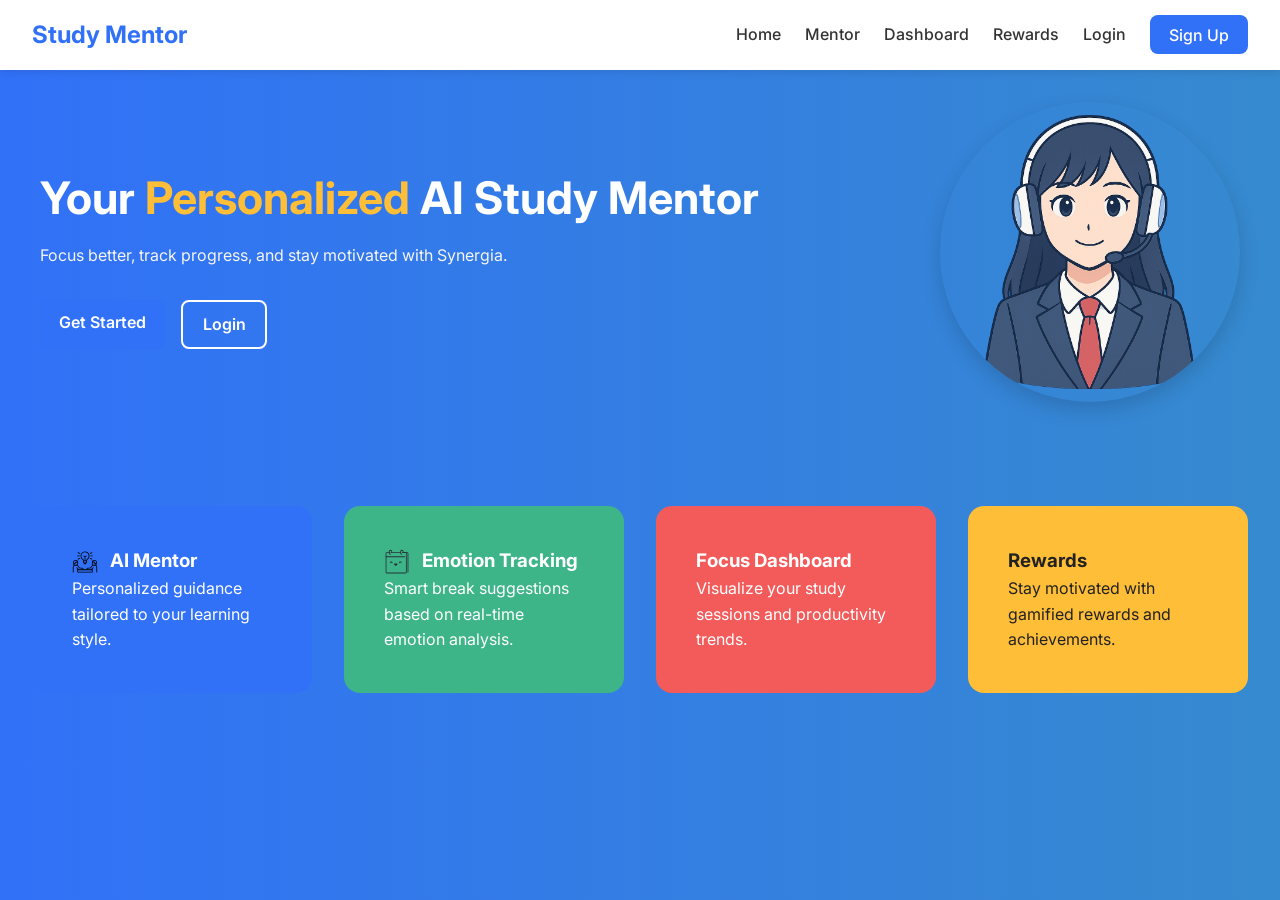
==== index.html @ 8162cedd "Add files via upload" ====
<!DOCTYPE html>
<html lang="en">
<head>
  <meta charset="UTF-8">
  <meta name="viewport" content="width=device-width, initial-scale=1.0">
  <title> AI Study Mentor</title>
  <link rel="stylesheet" href="style.css">
  <link rel="preconnect" href="https://fonts.googleapis.com">
  <link href="https://fonts.googleapis.com/css2?family=Inter:wght@400;600;700&display=swap" rel="stylesheet">
  <script defer src="script.js"></script>
</head>
<body>
  <!-- Header -->
  <header class="navbar">
    <div class="logo">Study Mentor</div>
    <nav>
      <div class="menu-toggle">☰</div>
      <ul class="nav-links">
        <li><a href="#">Home</a></li>
        <li><a href="#">Mentor</a></li>
        <li><a href="#">Dashboard</a></li>
        <li><a href="#">Rewards</a></li>
        <li><a href="#">Login</a></li>
        <li><a href="#" class="btn-primary">Sign Up</a></li>
      </ul>
    </nav>
  </header>

  <!-- Hero Section -->
  <section class="hero">
    <div class="hero-text">
      <h1>Your <span>Personalized</span>  AI Study Mentor</h1>
      <p>Focus better, track progress, and stay motivated with Synergia.</p>
      <div class="hero-buttons">
        <a href="#" class="btn-primary">Get Started</a>
        <a href="#" class="btn-secondary">Login</a>
      </div>
    </div>
    <div class="hero-image">
      <img src="avatar.png" alt="AI Mentor Illustration">
    </div>
  </section>

  <!-- Features Section -->
  <main class="features">
    <div class="feature-card blue">
      <h3><svg xmlns="http://www.w3.org/2000/svg" id="mentor" viewBox="0 0 64 64">
  <path d="m59.4,39.64c.98-.91,1.6-2.2,1.6-3.64v-4c0-2.76-2.24-5-5-5h-2c-2.76,0-5,2.24-5,5v4c0,1.4.59,2.67,1.52,3.58-.55.29-1.06.68-1.48,1.17l-4.5,5.25h-4.54c-2.41,0-4.43,1.72-4.9,4h-6.2c-.46-2.28-2.48-4-4.9-4h-4.54l-4.5-5.25c-.42-.49-.92-.88-1.48-1.17.93-.91,1.52-2.17,1.52-3.58v-4c0-2.76-2.24-5-5-5h-2c-2.76,0-5,2.24-5,5v4c0,1.44.62,2.73,1.6,3.64-1.54.85-2.6,2.48-2.6,4.36v13c0,.55.45,1,1,1s1-.45,1-1v-13c0-1.65,1.35-3,3-3h4.16c.88,0,1.71.38,2.28,1.05l4.8,5.6c.19.22.47.35.76.35h5c1.3,0,2.42.84,2.83,2h-8.91c-.92,0-1.77-.41-2.34-1.13l-2.8-3.5c-.34-.43-.97-.5-1.41-.16-.43.34-.5.97-.16,1.41l1.8,2.26s-.02.08-.02.12v8c0,.55.45,1,1,1h36c.55,0,1-.45,1-1v-8s-.02-.08-.02-.12l1.8-2.26c.35-.43.28-1.06-.16-1.41-.43-.34-1.06-.28-1.41.16l-2.8,3.5c-.57.72-1.43,1.13-2.34,1.13h-8.91c.41-1.16,1.52-2,2.83-2h5c.29,0,.57-.13.76-.35l4.8-5.6c.57-.67,1.4-1.05,2.28-1.05h4.16c1.65,0,3,1.35,3,3v13c0,.55.45,1,1,1s1-.45,1-1v-13c0-1.88-1.06-3.5-2.6-4.36ZM8,29h2c1.3,0,2.4.84,2.82,2h-1.75c-1.67,0-3.13,1.13-3.53,2.76-.18.73-.84,1.24-1.59,1.24h-.94v-3c0-1.65,1.35-3,3-3Zm0,10c-1.3,0-2.4-.84-2.82-2h.75c1.67,0,3.13-1.13,3.53-2.76.18-.73.84-1.24,1.59-1.24h1.94v3c0,1.65-1.35,3-3,3h-2Zm38.08,13h2.92v4H15v-4h31.08Zm7.92-23h2c1.65,0,3,1.35,3,3v3h-.94c-.75,0-1.41-.51-1.59-1.24-.41-1.62-1.86-2.76-3.53-2.76h-1.75c.41-1.16,1.51-2,2.82-2Zm0,10c-1.65,0-3-1.35-3-3v-3h1.94c.75,0,1.41.51,1.59,1.24.41,1.62,1.86,2.76,3.53,2.76h.75c-.41,1.16-1.51,2-2.82,2h-2Z"></path>
  <path d="M25.46 25.84c.98.73 1.54 1.78 1.54 2.89v3.28c0 1.3.84 2.4 2 2.82v.18c0 1.65 1.35 3 3 3s3-1.35 3-3v-.18c1.16-.41 2-1.51 2-2.82v-3.41c0-1.04.53-2.02 1.45-2.69 2.85-2.06 4.55-5.39 4.55-8.9 0-3.12-1.34-6.11-3.66-8.2-2.33-2.08-5.45-3.08-8.59-2.73-4.91.54-8.97 4.49-9.64 9.38-.55 4.02 1.11 8 4.35 10.4Zm6.54 10.16c-.55 0-1-.45-1-1h2c0 .55-.45 1-1 1Zm3-4c0 .55-.45 1-1 1h-4c-.55 0-1-.45-1-1v-2h6v2Zm-11.91-16.28c.55-3.99 3.86-7.22 7.88-7.66 2.61-.29 5.1.51 7.03 2.24 1.91 1.71 3 4.15 3 6.71 0 2.87-1.39 5.6-3.72 7.29-1.28.93-2.07 2.26-2.24 3.72h-2.03v-7.59l2.71-2.71c.39-.39.39-1.02 0-1.41s-1.02-.39-1.41 0l-2.29 2.29-2.29-2.29c-.39-.39-1.02-.39-1.41 0s-.39 1.02 0 1.41l2.71 2.71v7.59h-2.05c-.2-1.47-1.02-2.82-2.3-3.77-2.65-1.96-4.01-5.22-3.56-8.52ZM45 17c0 .55.45 1 1 1h4c.55 0 1-.45 1-1s-.45-1-1-1h-4c-.55 0-1 .45-1 1ZM45 12c.15 0 .3-.03.45-.11l4-2c.49-.25.69-.85.45-1.34-.25-.49-.85-.69-1.34-.45l-4 2c-.49.25-.69.85-.45 1.34.18.35.53.55.9.55ZM44.55 23.89l4 2c.14.07.3.11.45.11.37 0 .72-.2.9-.55.25-.49.05-1.09-.45-1.34l-4-2c-.5-.25-1.1-.05-1.34.45-.25.49-.05 1.09.45 1.34ZM14 18h4c.55 0 1-.45 1-1s-.45-1-1-1h-4c-.55 0-1 .45-1 1s.45 1 1 1ZM18.55 22.1l-4 2c-.49.25-.69.85-.45 1.34.18.35.53.55.9.55.15 0 .3-.03.45-.11l4-2c.49-.25.69-.85.45-1.34-.25-.49-.85-.69-1.34-.45ZM14.55 9.89l4 2c.14.07.3.11.45.11.37 0 .72-.2.9-.55.25-.49.05-1.09-.45-1.34l-4-2c-.49-.25-1.09-.05-1.34.45-.25.49-.05 1.09.45 1.34Z"></path>
</svg>
        AI Mentor</h3>
      <p>Personalized guidance tailored to your learning style.</p>
    </div>
    <div class="feature-card green">
      <h3><svg xmlns="http://www.w3.org/2000/svg" enable-background="new 0 0 32 32" viewBox="0 0 32 32" id="emotion">
  <g>
    <g>
      <g>
        <g>
          <g>
            <g>
              <path fill="#263238" d="M13,18.475h3c0,0.83-0.67,1.5-1.5,1.5C13.67,19.975,13,19.305,13,18.475z"></path>
            </g>
          </g>
        </g>
      </g>
    </g>
    <g>
      <g>
        <g>
          <path fill="#263238" d="M22,7c-1.103,0-2-0.897-2-2V3c0-1.103,0.897-2,2-2s2,0.897,2,2v1.5
					C24,4.776,23.776,5,23.5,5S23,4.776,23,4.5V3c0-0.552-0.448-1-1-1s-1,0.448-1,1v2c0,0.552,0.448,1,1,1
					c0.276,0,0.5,0.224,0.5,0.5S22.276,7,22,7z"></path>
        </g>
      </g>
      <g>
        <g>
          <path fill="#263238" d="M8,7C6.897,7,6,6.103,6,5V3c0-1.103,0.897-2,2-2s2,0.897,2,2v1.5C10,4.776,9.776,5,9.5,5
					S9,4.776,9,4.5V3c0-0.552-0.448-1-1-1S7,2.448,7,3v2c0,0.552,0.448,1,1,1c0.276,0,0.5,0.224,0.5,0.5S8.276,7,8,7z"></path>
        </g>
      </g>
      <g>
        <g>
          <g>
            <path fill="#263238" d="M29.5,28.975c-0.276,0-0.5-0.224-0.5-0.5V5.5C29,5.225,28.775,5,28.5,5H24
						c-0.276,0-0.5-0.224-0.5-0.5S23.724,4,24,4h4.5C29.327,4,30,4.673,30,5.5v22.975C30,28.751,29.776,28.975,29.5,28.975z"></path>
          </g>
        </g>
        <g>
          <g>
            <g>
              <path fill="#263238" d="M20.5,5h-12C8.224,5,8,4.776,8,4.5S8.224,4,8.5,4h12C20.776,4,21,4.224,21,4.5
							S20.776,5,20.5,5z"></path>
            </g>
          </g>
          <g>
            <g>
              <path fill="#263238" d="M26.5,30h-23C2.673,30,2,29.327,2,28.5v-19C2,9.224,2.224,9,2.5,9S3,9.224,3,9.5v19
							C3,28.775,3.225,29,3.5,29h23c0.275,0,0.5-0.225,0.5-0.5v-23C27,5.225,26.775,5,26.5,5h-4C22.224,5,22,4.776,22,4.5
							S22.224,4,22.5,4h4C27.327,4,28,4.673,28,5.5v23C28,29.327,27.327,30,26.5,30z"></path>
            </g>
          </g>
          <g>
            <g>
              <path fill="#263238" d="M25.501,10H2.5C2.224,10,2,9.776,2,9.5v-4C2,4.673,2.673,4,3.5,4h3C6.776,4,7,4.224,7,4.5
							S6.776,5,6.5,5h-3C3.225,5,3,5.225,3,5.5V9h22.501c0.276,0,0.5,0.224,0.5,0.5S25.777,10,25.501,10z"></path>
            </g>
          </g>
        </g>
      </g>
      <g>
        <g>
          <g>
            <path fill="#263238" d="M14.5,20.475c-1.103,0-2-0.897-2-2c0-0.276,0.224-0.5,0.5-0.5h3c0.276,0,0.5,0.224,0.5,0.5
						C16.5,19.577,15.603,20.475,14.5,20.475z M13.634,18.975c0.174,0.299,0.497,0.5,0.866,0.5s0.692-0.201,0.866-0.5H13.634z"></path>
          </g>
        </g>
        <g>
          <g>
            <path fill="#263238" d="M21,17.475c-0.276,0-0.5-0.224-0.5-0.5c0-0.275-0.225-0.5-0.5-0.5s-0.5,0.225-0.5,0.5
						c0,0.276-0.224,0.5-0.5,0.5s-0.5-0.224-0.5-0.5c0-0.827,0.673-1.5,1.5-1.5s1.5,0.673,1.5,1.5
						C21.5,17.251,21.276,17.475,21,17.475z"></path>
          </g>
        </g>
        <g>
          <g>
            <path fill="#263238" d="M10,17.475c-0.276,0-0.5-0.224-0.5-0.5c0-0.275-0.225-0.5-0.5-0.5s-0.5,0.225-0.5,0.5
						c0,0.276-0.224,0.5-0.5,0.5s-0.5-0.224-0.5-0.5c0-0.827,0.673-1.5,1.5-1.5s1.5,0.673,1.5,1.5
						C10.5,17.251,10.276,17.475,10,17.475z"></path>
          </g>
        </g>
      </g>
    </g>
  </g>
</svg> 
        Emotion Tracking</h3>
      <p>Smart break suggestions based on real-time emotion analysis.</p>
    </div>
    <div class="feature-card red">
      <h3>Focus Dashboard</h3>
      <p>Visualize your study sessions and productivity trends.</p>
    </div>
    <div class="feature-card yellow">
      <h3>Rewards</h3>
      <p>Stay motivated with gamified rewards and achievements.</p>
    </div>
  </main>

  
</body>
</html>
---- style.css ----
/* Base Styles */
* {
  margin: 0;
  padding: 0;
  box-sizing: border-box;
}

body {
  font-family: 'Inter', sans-serif;
  line-height: 1.6;
  color: #333;
  background: linear-gradient(270deg, #667eea, #764ba2, #3EB489, #3171F8);
  background-size: 800% 800%;
  animation: gradientShift 20s ease infinite;
  min-height: 100vh;
  display: flex;
  flex-direction: column;
}

a {
  text-decoration: none;
  color: inherit;
}

ul {
  list-style: none;
}

/* Navbar */
.navbar {
  position: sticky;
  top: 0;
  background: white;
  display: flex;
  justify-content: space-between;
  align-items: center;
  padding: 1rem 2rem;
  box-shadow: 0 2px 8px rgba(0,0,0,0.1);
  z-index: 1000;
}

.logo {
  font-weight: 700;
  font-size: 1.5rem;
  color: #3171F8;
}

.nav-links {
  display: flex;
  align-items: center;
  gap: 1.5rem;
}

.nav-links li a {
  font-weight: 500;
  transition: color 0.3s;
}

.nav-links li a:hover {
  color: #3171F8;
}

.btn-primary {
  background: #3171F8;
  color: white;
  padding: 0.6rem 1.2rem;
  border-radius: 8px;
  font-weight: 600;
  transition: transform 0.2s;
}

.btn-primary:hover {
  transform: scale(1.05);
}

.btn-secondary {
  border: 2px solid #3171F8;
  color: #3171F8;
  padding: 0.6rem 1.2rem;
  border-radius: 8px;
  font-weight: 600;
  transition: background 0.3s;
}

.btn-secondary:hover {
  background: #3171F8;
  color: white;
}

.menu-toggle {
  display: none;
  font-size: 1.8rem;
  cursor: pointer;
}

/* Hero Section */
.hero {
  display: flex;
  justify-content: space-between;
  align-items: center;
  padding: 2rem 2.5rem;
  gap: 2rem;
  flex-wrap: wrap;
}

.hero-text h1 {
  font-size: 2.8rem;
  margin-bottom: 0.5rem;
  color: white;
}
.hero-text h1 span {
  color: #FFBE37;
}

.hero-text p {
  margin-bottom: 2rem;
  color: whitesmoke;
}

.hero-buttons {
  display: flex;
  gap: 1rem;
}
.hero-buttons .btn-secondary{
    border: 2px solid white;
    color: white;
}

.hero-image img {
  max-width: 300px;
  border-radius: 50%;
  box-shadow: 0 8px 20px rgba(0,0,0,0.15);
  animation: float 4s ease-in-out infinite;
}

@keyframes float {
  0%, 100% { transform: translateY(0); }
  50% { transform: translateY(-12px); }
}

/* Features */
.features {
  display: grid;
  grid-template-columns: repeat(auto-fit, minmax(250px, 1fr));
  gap: 2rem;
  padding: 4rem 2rem;
}

.feature-card {
  padding: 2.5rem;
  border-radius: 16px;
  color: white;
  opacity: 0;
  transform: translateY(40px);
  transition: all 0.8s ease-out;
}

.feature-card h3 svg{
    vertical-align: middle;
    margin-right: 0.5rem;
    width: 26px;
    height: 26px;
   
}

.feature-card.visible {
  opacity: 1;
  transform: translateY(0);
}

.blue { background: #3171F8; }
.green { background: #3EB489; }
.red { background: #F35B5B; }
.yellow { background: #FFBE37; color: #222; }

/* Footer */
.footer {
  margin-top: auto;
  background: white;
  border-top: 4px solid;
  border-image: linear-gradient(to right, #3171F8, #3EB489) 1;
  padding: 1.5rem 2rem;
  text-align: center;
}

.footer-content {
  display: flex;
  flex-direction: column;
  align-items: center;
  gap: 1rem;
}

.socials img {
  width: 24px;
  margin: 0 0.5rem;
  transition: transform 0.2s;
}

.socials img:hover {
  transform: scale(1.2);
}

/* Animations */
@keyframes gradientShift {
  0% { background-position: 0% 50%; }
  50% { background-position: 100% 50%; }
  100% { background-position: 0% 50%; }
}

/* Responsive */
@media (max-width: 768px) {
  .nav-links {
    display: none;
    flex-direction: column;
    gap: 1.5rem;
    background: white;
    position: absolute;
    top: 70px;
    right: 20px;
    padding: 2rem;
    border-radius: 12px;
    box-shadow: 0 8px 20px rgba(0,0,0,0.15);
  }
  .nav-links.active {
    display: flex;
  }
  .menu-toggle {
    display: block;
    color: #3171F8;
  }
}
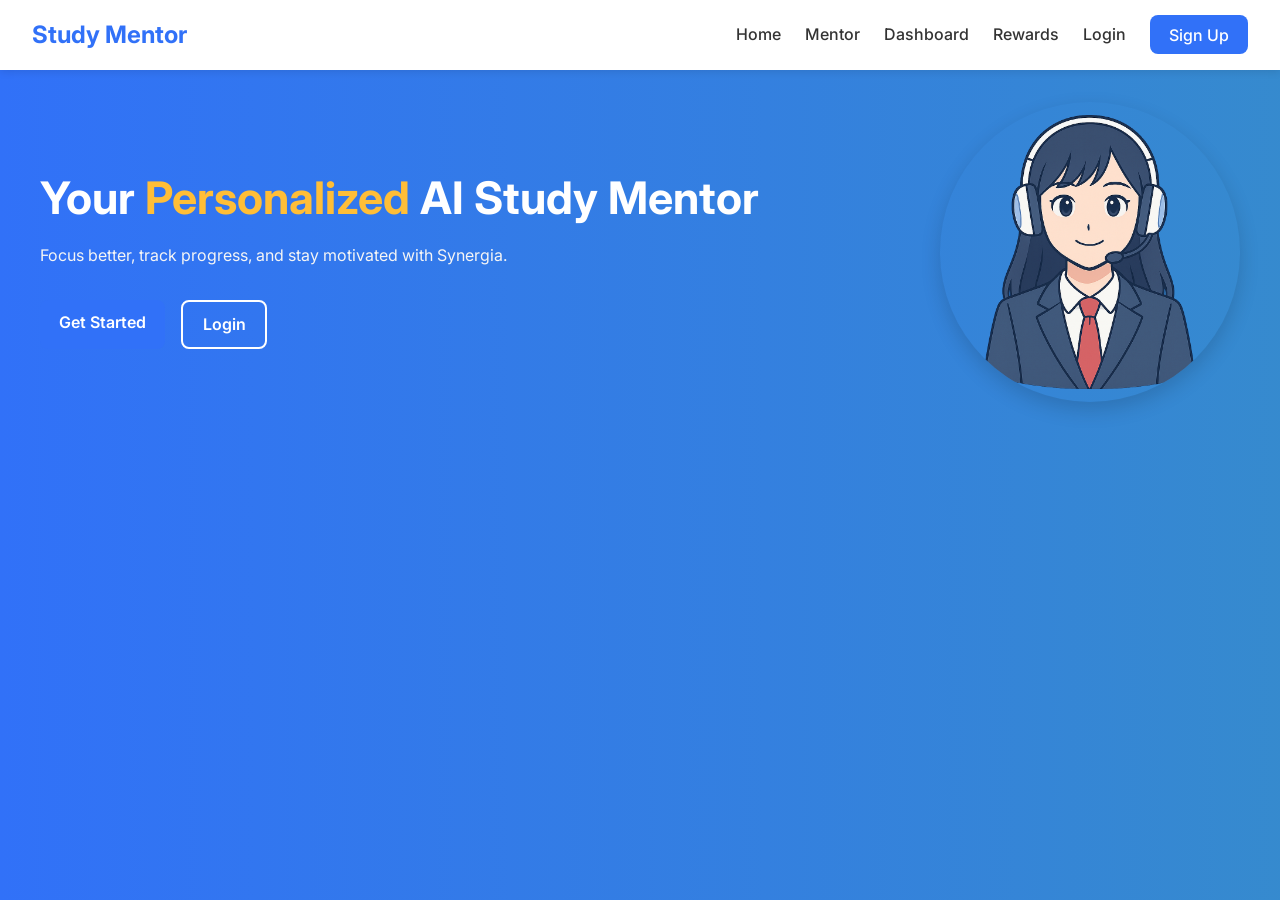
==== commit 5a976c02: "Fix HTML structure and update links" ====
--- a/index.html
+++ b/index.html
@@ -20,8 +20,8 @@
         <li><a href="#">Mentor</a></li>
         <li><a href="#">Dashboard</a></li>
         <li><a href="#">Rewards</a></li>
-        <li><a href="#">Login</a></li>
-        <li><a href="#" class="btn-primary">Sign Up</a></li>
+          <li><a href="login.html">Login</a></li>
+        <li><a href="signup.html" class="btn-primary">Sign Up</a></li>
       </ul>
     </nav>
   </header>
@@ -33,7 +33,7 @@
       <p>Focus better, track progress, and stay motivated with Synergia.</p>
       <div class="hero-buttons">
         <a href="#" class="btn-primary">Get Started</a>
-        <a href="#" class="btn-secondary">Login</a>
+        <a href="login.html" class="btn-secondary">Login</a>
       </div>
     </div>
     <div class="hero-image">
@@ -149,3 +149,4 @@
   
 </body>
 </html>
+
